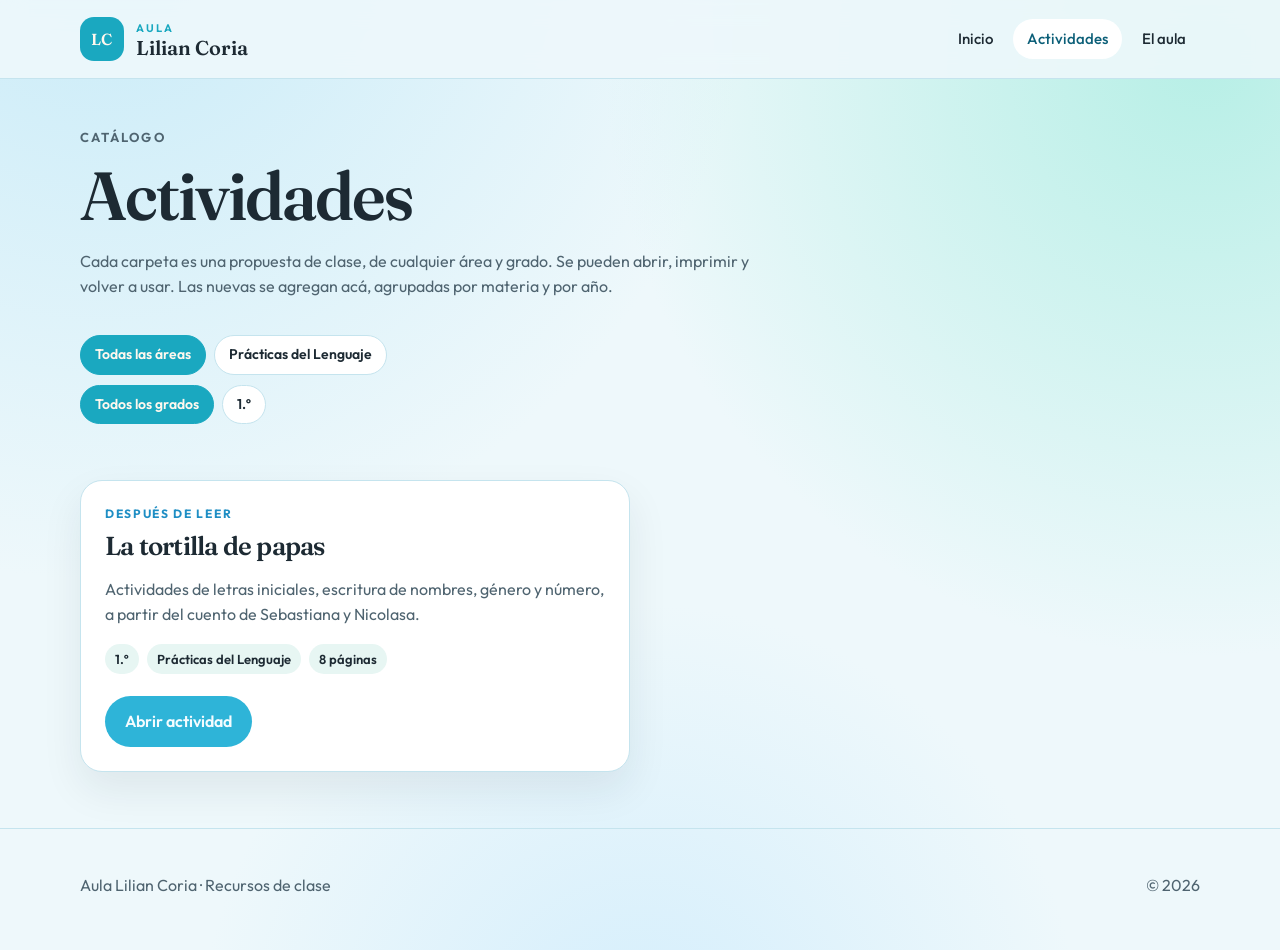
==== actividades/index.html @ 3320f56d "Publicar el aula de Lilian Coria con la primera actividad lista para la web. Co-authored-by: Cursor " ====
<!DOCTYPE html>
<html lang="es">
<head>
  <meta charset="UTF-8">
  <meta name="viewport" content="width=device-width, initial-scale=1">
  <title>Actividades · Aula Lilian Coria</title>
  <meta name="description" content="Listado de actividades de todas las áreas y grados, creadas por Lilian Coria.">
  <link rel="preconnect" href="https://fonts.googleapis.com">
  <link rel="preconnect" href="https://fonts.gstatic.com" crossorigin>
  <link href="https://fonts.googleapis.com/css2?family=Fraunces:opsz,wght@9..144,500;9..144,600;9..144,700&family=Outfit:wght@400;500;600;700&display=swap" rel="stylesheet">
  <link rel="stylesheet" href="../css/site.css">
</head>
<body data-root="../" data-page="actividades">
  <header class="site-header">
    <div class="wrap header-inner">
      <a class="brand" href="../">
        <span class="brand-mark">LC</span>
        <span>
          <span class="brand-kicker">Aula</span>
          <span class="brand-name">Lilian Coria</span>
        </span>
      </a>
      <nav class="nav">
        <a href="../" data-nav="inicio">Inicio</a>
        <a href="./" data-nav="actividades">Actividades</a>
        <a href="../sobre.html" data-nav="sobre">El aula</a>
      </nav>
    </div>
  </header>

  <main class="wrap">
    <header class="page-head">
      <p class="eyebrow">Catálogo</p>
      <h1>Actividades</h1>
      <p>Cada carpeta es una propuesta de clase, de cualquier área y grado. Se pueden abrir, imprimir y volver a usar. Las nuevas se agregan acá, agrupadas por materia y por año.</p>
    </header>
    <div class="filtros-area" data-filtros></div>
    <section class="grid-actividades seccion" data-catalogo></section>
  </main>

  <footer class="site-footer">
    <div class="wrap footer-inner">
      <p>Aula Lilian Coria · Recursos de clase</p>
      <p>© <span data-year></span></p>
    </div>
  </footer>

  <script src="../js/actividades.js"></script>
  <script src="../js/site.js"></script>
</body>
</html>
---- css/site.css ----
:root {
  --ink: #1d2a33;
  --ink-soft: #4f6470;
  --paper: #eef8fb;
  --sheet: #ffffff;
  --cream: #d7f1f6;
  --line: #c5e4ee;
  --terra: #2eb4d8;
  --terra-deep: #1a8fb3;
  --sage: #1aa8c0;
  --sage-deep: #0c5f78;
  --gold: #7ed7ea;
  --sky: #1f8ec4;
  --shadow: 0 18px 40px rgba(29, 42, 51, 0.08);
  --radius: 22px;
  --serif: "Fraunces", "Palatino Linotype", Georgia, serif;
  --sans: "Outfit", "Segoe UI", sans-serif;
}

* { box-sizing: border-box; }

html { scroll-behavior: smooth; }

body {
  margin: 0;
  color: var(--ink);
  background:
    radial-gradient(circle at 8% -8%, #c8ebf8 0%, transparent 42%),
    radial-gradient(circle at 94% 6%, #b7efe6 0%, transparent 40%),
    radial-gradient(circle at 50% 110%, #d4eefc 0%, transparent 36%),
    var(--paper);
  font-family: var(--sans);
  line-height: 1.55;
}

img, svg { max-width: 100%; display: block; }

a { color: inherit; }

.wrap {
  width: min(1120px, calc(100% - 40px));
  margin-inline: auto;
}

.site-header {
  position: sticky;
  top: 0;
  z-index: 20;
  background: rgba(238, 248, 251, 0.9);
  backdrop-filter: blur(12px);
  border-bottom: 1px solid var(--line);
}

.header-inner {
  display: flex;
  align-items: center;
  justify-content: space-between;
  gap: 20px;
  min-height: 78px;
}

.brand {
  display: flex;
  align-items: center;
  gap: 12px;
  text-decoration: none;
}

.brand-mark {
  width: 44px;
  height: 44px;
  border-radius: 14px;
  display: grid;
  place-items: center;
  background: var(--sage);
  color: #fff8ee;
  font-family: var(--serif);
  font-weight: 600;
  letter-spacing: 0.04em;
}

.brand-kicker {
  display: block;
  font-size: 11px;
  letter-spacing: 0.18em;
  text-transform: uppercase;
  color: var(--sage);
  font-weight: 650;
}

.brand-name {
  display: block;
  font-family: var(--serif);
  font-size: 20px;
  font-weight: 600;
  line-height: 1;
}

.nav {
  display: flex;
  gap: 6px;
  flex-wrap: wrap;
}

.nav a {
  text-decoration: none;
  padding: 8px 14px;
  border-radius: 999px;
  font-size: 15px;
  font-weight: 500;
}

.nav a:hover,
.nav a[aria-current="page"] {
  background: #fff;
  color: var(--sage-deep);
}

.hero {
  display: grid;
  grid-template-columns: 1.15fr 0.85fr;
  gap: 48px;
  align-items: center;
  padding: 72px 0 36px;
}

.eyebrow {
  margin: 0 0 10px;
  color: var(--sky);
  font-size: 13px;
  font-weight: 650;
  letter-spacing: 0.16em;
  text-transform: uppercase;
}

h1, h2, h3 {
  font-family: var(--serif);
  font-weight: 600;
  letter-spacing: -0.03em;
  line-height: 1.12;
  margin: 0 0 14px;
}

h1 { font-size: clamp(40px, 6vw, 68px); }
h2 { font-size: clamp(28px, 4vw, 40px); }
h3 { font-size: 26px; }

.lead {
  font-size: 20px;
  color: var(--ink-soft);
  max-width: 36ch;
}

.acciones {
  display: flex;
  flex-wrap: wrap;
  gap: 12px;
  margin-top: 28px;
}

.btn {
  display: inline-flex;
  align-items: center;
  justify-content: center;
  text-decoration: none;
  border: 0;
  border-radius: 999px;
  padding: 13px 20px;
  font: inherit;
  font-weight: 600;
  cursor: pointer;
}

.btn-terra {
  background: var(--terra);
  color: #f4fcff;
}

.btn-terra:hover { background: var(--terra-deep); }

.btn-ghost {
  background: transparent;
  color: var(--ink);
  box-shadow: inset 0 0 0 1.5px var(--line);
}

.btn-ghost:hover { background: #fff; }

.hero-panel {
  background: var(--sheet);
  border: 1px solid var(--line);
  border-radius: 28px;
  padding: 28px;
  box-shadow: var(--shadow);
}

.icon-row {
  display: flex;
  gap: 10px;
  margin-bottom: 18px;
}

.icon-row span {
  width: 52px;
  height: 52px;
  border-radius: 16px;
  display: grid;
  place-items: center;
  background: #e8f8f4;
}

.icon-row svg { width: 32px; height: 32px; }

.hero-panel h2 {
  font-size: 30px;
  margin-bottom: 8px;
}

.ficha-linea {
  color: var(--ink-soft);
  font-size: 14px;
}

.iconos-cuento {
  display: flex;
  justify-content: center;
  gap: 14px;
  flex-wrap: wrap;
  padding: 10px 0 20px;
}

.iconos-cuento svg {
  width: 58px;
  height: 58px;
  background: var(--sheet);
  border: 1px solid var(--line);
  border-radius: 18px;
  padding: 6px;
}

.seccion { padding: 56px 0; }

.panel {
  background: var(--sheet);
  border: 1px solid var(--line);
  border-radius: var(--radius);
  padding: 28px 32px;
  box-shadow: var(--shadow);
}

.pasos {
  display: grid;
  grid-template-columns: repeat(3, 1fr);
  gap: 18px;
}

.paso {
  background: var(--sheet);
  border: 1px solid var(--line);
  border-radius: 20px;
  padding: 22px;
}

.paso b {
  display: inline-grid;
  place-items: center;
  width: 32px;
  height: 32px;
  border-radius: 50%;
  background: var(--sage);
  color: #fff;
  margin-bottom: 12px;
}

.filtros-area {
  display: flex;
  flex-direction: column;
  gap: 10px;
  padding-top: 8px;
}

.fila-filtros {
  display: flex;
  flex-wrap: wrap;
  gap: 8px;
}

.filtro {
  border: 1px solid var(--line);
  background: var(--sheet);
  color: var(--ink);
  border-radius: 999px;
  padding: 8px 14px;
  font: inherit;
  font-size: 14px;
  font-weight: 600;
  cursor: pointer;
}

.filtro:hover,
.filtro.is-on {
  background: var(--sage);
  border-color: var(--sage);
  color: #fff8ee;
}

.grid-actividades {
  display: grid;
  grid-template-columns: repeat(2, 1fr);
  gap: 20px;
}

.card-actividad,
.card-uso {
  background: var(--sheet);
  border: 1px solid var(--line);
  border-radius: 22px;
  padding: 24px;
  box-shadow: var(--shadow);
}

.card-kicker {
  margin: 0 0 8px;
  color: var(--sky);
  font-size: 12px;
  letter-spacing: 0.14em;
  text-transform: uppercase;
  font-weight: 700;
}

.card-resumen { color: var(--ink-soft); min-height: 3.2em; }

.card-meta {
  display: flex;
  flex-wrap: wrap;
  gap: 8px;
  padding: 0;
  margin: 16px 0 22px;
  list-style: none;
}

.card-meta li,
.chip {
  background: #e7f6f3;
  border-radius: 999px;
  padding: 5px 10px;
  font-size: 13px;
  font-weight: 600;
}

.page-head { padding: 48px 0 12px; }

.page-head p { max-width: 62ch; color: var(--ink-soft); }

.actividad-layout {
  display: grid;
  grid-template-columns: 1.2fr 0.8fr;
  gap: 24px;
  padding-bottom: 64px;
}

.lista-incluida {
  margin: 0;
  padding-left: 18px;
}

.lista-incluida li { margin: 8px 0; }

.aside-box {
  background: var(--sage-deep);
  color: #f4fcff;
  border-radius: 22px;
  padding: 24px;
}

.aside-box p { color: #d4eef6; }

.site-footer {
  border-top: 1px solid var(--line);
  padding: 28px 0 36px;
  color: var(--ink-soft);
}

.footer-inner {
  display: flex;
  justify-content: space-between;
  gap: 16px;
  flex-wrap: wrap;
}

.vacio {
  grid-column: 1 / -1;
  background: var(--sheet);
  border: 1px dashed var(--line);
  border-radius: 18px;
  padding: 28px;
  text-align: center;
}

@media (max-width: 860px) {
  .hero,
  .pasos,
  .grid-actividades,
  .actividad-layout {
    grid-template-columns: 1fr;
  }

  .header-inner { flex-direction: column; align-items: flex-start; padding: 12px 0; }
  h1 { font-size: 40px; }
}
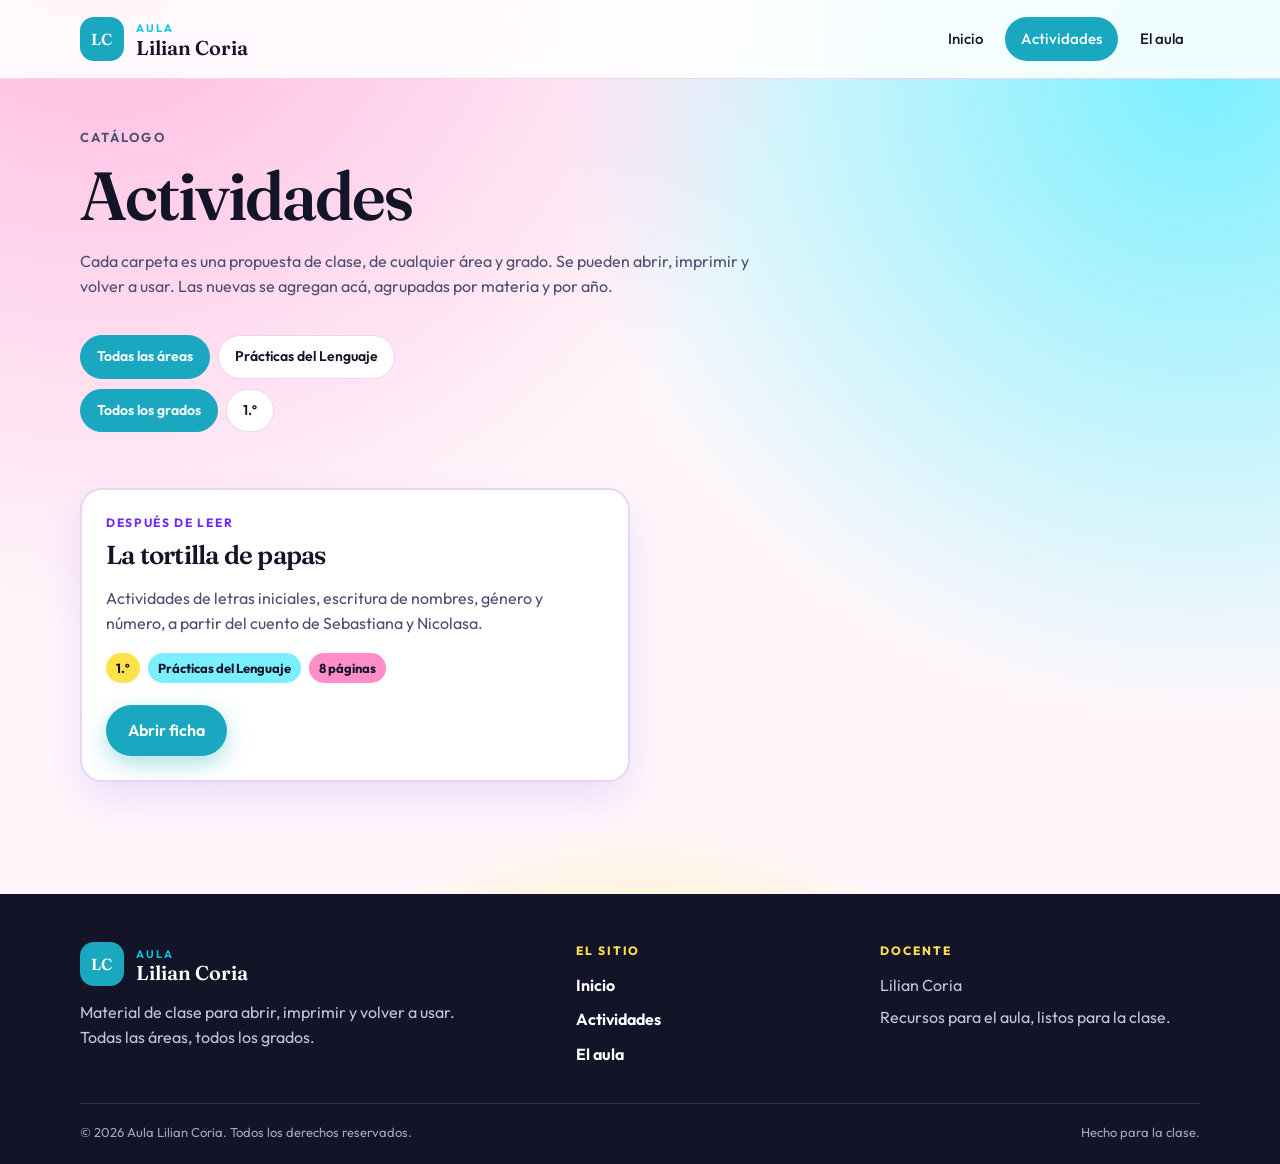
==== commit 952e9171: "nuevo" ====
--- a/actividades/index.html
+++ b/actividades/index.html
@@ -8,6 +8,7 @@
   <link rel="preconnect" href="https://fonts.googleapis.com">
   <link rel="preconnect" href="https://fonts.gstatic.com" crossorigin>
   <link href="https://fonts.googleapis.com/css2?family=Fraunces:opsz,wght@9..144,500;9..144,600;9..144,700&family=Outfit:wght@400;500;600;700&display=swap" rel="stylesheet">
+  <link rel="icon" href="../favicon.svg" type="image/svg+xml">
   <link rel="stylesheet" href="../css/site.css">
 </head>
 <body data-root="../" data-page="actividades">
@@ -40,12 +41,14 @@
 
   <footer class="site-footer">
     <div class="wrap footer-inner">
-      <p>Aula Lilian Coria · Recursos de clase</p>
+      <p>Aula Lilian Coria</p>
       <p>© <span data-year></span></p>
     </div>
   </footer>
 
   <script src="../js/actividades.js"></script>
+  <script src="../js/publicaciones-config.js"></script>
+  <script src="../js/catalogo.js"></script>
   <script src="../js/site.js"></script>
 </body>
 </html>
--- a/css/site.css
+++ b/css/site.css
@@ -1,17 +1,17 @@
 :root {
-  --ink: #1d2a33;
-  --ink-soft: #4f6470;
-  --paper: #eef8fb;
+  --ink: #141428;
+  --ink-soft: #4d4d72;
+  --paper: #fff7fb;
   --sheet: #ffffff;
-  --cream: #d7f1f6;
-  --line: #c5e4ee;
-  --terra: #2eb4d8;
-  --terra-deep: #1a8fb3;
-  --sage: #1aa8c0;
-  --sage-deep: #0c5f78;
-  --gold: #7ed7ea;
-  --sky: #1f8ec4;
-  --shadow: 0 18px 40px rgba(29, 42, 51, 0.08);
+  --cream: #ffe3f0;
+  --line: #ead4f0;
+  --terra: #ff2d8a;
+  --terra-deep: #d4146c;
+  --sage: #00c6e8;
+  --sage-deep: #008fb8;
+  --gold: #ffe14a;
+  --sky: #6d28ff;
+  --shadow: 0 18px 42px rgba(109, 40, 255, 0.12);
   --radius: 22px;
   --serif: "Fraunces", "Palatino Linotype", Georgia, serif;
   --sans: "Outfit", "Segoe UI", sans-serif;
@@ -25,9 +25,9 @@
   margin: 0;
   color: var(--ink);
   background:
-    radial-gradient(circle at 8% -8%, #c8ebf8 0%, transparent 42%),
-    radial-gradient(circle at 94% 6%, #b7efe6 0%, transparent 40%),
-    radial-gradient(circle at 50% 110%, #d4eefc 0%, transparent 36%),
+    radial-gradient(circle at 8% -8%, #ffb4de 0%, transparent 42%),
+    radial-gradient(circle at 94% 6%, #7af0ff 0%, transparent 40%),
+    radial-gradient(circle at 50% 110%, #ffe14a 0%, transparent 32%),
     var(--paper);
   font-family: var(--sans);
   line-height: 1.55;
@@ -36,6 +36,36 @@
 img, svg { max-width: 100%; display: block; }
 
 a { color: inherit; }
+
+button,
+.btn,
+.nav a,
+.filtro,
+.brand {
+  -webkit-tap-highlight-color: transparent;
+  touch-action: manipulation;
+  user-select: none;
+}
+
+.btn,
+.nav a,
+.filtro,
+.brand {
+  transition:
+    background-color 0.14s ease,
+    color 0.14s ease,
+    border-color 0.14s ease,
+    box-shadow 0.14s ease,
+    transform 0.12s ease;
+}
+
+.btn:focus-visible,
+.nav a:focus-visible,
+.filtro:focus-visible,
+.brand:focus-visible {
+  outline: 3px solid #ffe14a;
+  outline-offset: 3px;
+}
 
 .wrap {
   width: min(1120px, calc(100% - 40px));
@@ -46,7 +76,7 @@
   position: sticky;
   top: 0;
   z-index: 20;
-  background: rgba(238, 248, 251, 0.9);
+  background: rgba(255, 255, 255, 0.88);
   backdrop-filter: blur(12px);
   border-bottom: 1px solid var(--line);
 }
@@ -72,8 +102,8 @@
   border-radius: 14px;
   display: grid;
   place-items: center;
-  background: var(--sage);
-  color: #fff8ee;
+  background: #1aa8c0;
+  color: #fff;
   font-family: var(--serif);
   font-weight: 600;
   letter-spacing: 0.04em;
@@ -104,16 +134,168 @@
 
 .nav a {
   text-decoration: none;
-  padding: 8px 14px;
+  padding: 10px 16px;
   border-radius: 999px;
   font-size: 15px;
   font-weight: 500;
-}
-
-.nav a:hover,
+  min-height: 42px;
+  display: inline-flex;
+  align-items: center;
+}
+
 .nav a[aria-current="page"] {
+  background: #1aa8c0;
+  color: #fff;
+}
+
+.nav a:active,
+.nav a.is-press {
+  background: #1aa8c0;
+  color: #fff;
+  transform: scale(0.97);
+}
+
+@media (hover: hover) and (pointer: fine) {
+  .nav a:hover {
+    background: #1aa8c0;
+    color: #fff;
+  }
+}
+
+.portada {
+  position: relative;
+  overflow: hidden;
+  padding: 36px 0 72px;
+}
+
+.portada-luz {
+  position: absolute;
+  inset: 0;
+  background:
+    radial-gradient(ellipse 70% 80% at 8% 10%, #ff8ec8 0%, transparent 55%),
+    radial-gradient(ellipse 50% 60% at 92% 0%, #5eefff 0%, transparent 48%),
+    linear-gradient(180deg, #fff3a8 0%, transparent 70%);
+  pointer-events: none;
+}
+
+.portada-grid {
+  position: relative;
+  display: grid;
+  grid-template-columns: 1.05fr 0.95fr;
+  gap: 56px;
+  align-items: center;
+  padding: 28px 0 10px;
+}
+
+.sello {
+  display: inline-block;
+  margin: 0 0 16px;
+  padding: 6px 12px;
+  border: 1.5px dashed var(--sage);
+  background: transparent;
+  border-radius: 999px;
+  color: var(--sage-deep);
+  font-size: 12px;
+  font-weight: 700;
+  letter-spacing: 0.14em;
+  text-transform: uppercase;
+}
+
+.portada-texto h1 {
+  font-size: clamp(44px, 7vw, 76px);
+  max-width: 12ch;
+}
+
+.portada-texto h1 em {
+  font-style: italic;
+  color: var(--sage-deep);
+}
+
+.areas-vivo {
+  display: flex;
+  flex-wrap: wrap;
+  gap: 8px;
+  margin: 28px 0 0;
+  padding: 0;
+  list-style: none;
+}
+
+.areas-vivo li {
   background: #fff;
-  color: var(--sage-deep);
+  border: 0;
+  border-radius: 999px;
+  padding: 6px 12px;
+  font-size: 13px;
+  font-weight: 750;
+  color: #141428;
+}
+
+.areas-vivo li:nth-child(1) { background: #ffe14a; }
+.areas-vivo li:nth-child(2) { background: #7af0ff; }
+.areas-vivo li:nth-child(3) { background: #ff8ec8; }
+.areas-vivo li:nth-child(4) { background: #c4b5ff; }
+.areas-vivo li:nth-child(5) { background: #7dffc3; }
+.areas-vivo li:nth-child(6) { background: #ffe14a; }
+
+.mesa-fichas {
+  position: relative;
+  min-height: 420px;
+}
+
+.papel {
+  position: absolute;
+  inset: 28px 18px auto 18px;
+  height: 86%;
+  border-radius: 18px;
+  background: #fff;
+  border: 1px solid var(--line);
+  box-shadow: var(--shadow);
+}
+
+.papel-1 { transform: rotate(4deg); background: #7af0ff; }
+.papel-2 { transform: rotate(-5deg) translateY(8px); background: #ffe14a; }
+
+.ficha-destacada {
+  position: relative;
+  background:
+    repeating-linear-gradient(
+      180deg,
+      transparent,
+      transparent 27px,
+      rgba(109, 40, 255, 0.10) 28px
+    ),
+    #fff;
+  border: 2px solid #6d28ff;
+  border-radius: 22px;
+  padding: 28px 26px 24px;
+  box-shadow: 0 22px 50px rgba(255, 45, 138, 0.18);
+  transform: rotate(-1.5deg);
+}
+
+.ficha-cinta {
+  display: inline-block;
+  margin: 0 0 14px;
+  background: #1aa8c0;
+  color: #fff;
+  border-radius: 4px 4px 8px 8px;
+  padding: 5px 12px;
+  font-size: 11px;
+  font-weight: 700;
+  letter-spacing: 0.12em;
+  text-transform: uppercase;
+}
+
+.ficha-destacada h2 {
+  font-size: 32px;
+}
+
+.seccion-aula { padding-top: 12px; }
+
+.panel-aula {
+  display: grid;
+  grid-template-columns: 1fr 1.1fr;
+  gap: 28px;
+  align-items: center;
 }
 
 .hero {
@@ -165,26 +347,44 @@
   text-decoration: none;
   border: 0;
   border-radius: 999px;
-  padding: 13px 20px;
+  padding: 13px 22px;
+  min-height: 48px;
   font: inherit;
   font-weight: 600;
   cursor: pointer;
 }
 
+.btn:active,
+.btn.is-press {
+  transform: scale(0.97);
+}
+
 .btn-terra {
-  background: var(--terra);
-  color: #f4fcff;
-}
-
-.btn-terra:hover { background: var(--terra-deep); }
+  background: #1aa8c0;
+  color: #fff;
+  box-shadow: 0 8px 22px rgba(26, 168, 192, 0.35);
+}
+
+.btn-terra:active,
+.btn-terra.is-press {
+  background: #0c5f78;
+}
 
 .btn-ghost {
-  background: transparent;
+  background: #fff;
   color: var(--ink);
-  box-shadow: inset 0 0 0 1.5px var(--line);
-}
-
-.btn-ghost:hover { background: #fff; }
+  box-shadow: inset 0 0 0 2px var(--sky);
+}
+
+.btn-ghost:active,
+.btn-ghost.is-press {
+  background: var(--cream);
+}
+
+@media (hover: hover) and (pointer: fine) {
+  .btn-terra:hover { background: #0c5f78; }
+  .btn-ghost:hover { background: #fff; }
+}
 
 .hero-panel {
   background: var(--sheet);
@@ -206,7 +406,7 @@
   border-radius: 16px;
   display: grid;
   place-items: center;
-  background: #e8f8f4;
+  background: #ffe14a;
 }
 
 .icon-row svg { width: 32px; height: 32px; }
@@ -290,18 +490,31 @@
   background: var(--sheet);
   color: var(--ink);
   border-radius: 999px;
-  padding: 8px 14px;
+  padding: 10px 16px;
+  min-height: 42px;
   font: inherit;
   font-size: 14px;
   font-weight: 600;
   cursor: pointer;
 }
 
-.filtro:hover,
 .filtro.is-on {
-  background: var(--sage);
-  border-color: var(--sage);
-  color: #fff8ee;
+  background: #1aa8c0;
+  border-color: #1aa8c0;
+  color: #fff;
+}
+
+.filtro:active,
+.filtro.is-press {
+  transform: scale(0.97);
+}
+
+@media (hover: hover) and (pointer: fine) {
+  .filtro:hover {
+    background: #1aa8c0;
+    border-color: #1aa8c0;
+    color: #fff;
+  }
 }
 
 .grid-actividades {
@@ -313,7 +526,7 @@
 .card-actividad,
 .card-uso {
   background: var(--sheet);
-  border: 1px solid var(--line);
+  border: 2px solid #ead4f0;
   border-radius: 22px;
   padding: 24px;
   box-shadow: var(--shadow);
@@ -341,11 +554,21 @@
 
 .card-meta li,
 .chip {
-  background: #e7f6f3;
+  background: #ffe14a;
   border-radius: 999px;
   padding: 5px 10px;
   font-size: 13px;
-  font-weight: 600;
+  font-weight: 700;
+}
+
+.card-meta li:nth-child(2n),
+.chip:nth-child(2n) {
+  background: #7af0ff;
+}
+
+.card-meta li:nth-child(3n),
+.chip:nth-child(3n) {
+  background: #ff8ec8;
 }
 
 .page-head { padding: 48px 0 12px; }
@@ -367,26 +590,82 @@
 .lista-incluida li { margin: 8px 0; }
 
 .aside-box {
-  background: var(--sage-deep);
-  color: #f4fcff;
+  background: #0c5f78;
+  color: #fff;
   border-radius: 22px;
   padding: 24px;
+  box-shadow: 0 18px 36px rgba(12, 95, 120, 0.28);
 }
 
 .aside-box p { color: #d4eef6; }
 
 .site-footer {
-  border-top: 1px solid var(--line);
-  padding: 28px 0 36px;
-  color: var(--ink-soft);
-}
-
-.footer-inner {
+  margin-top: 56px;
+  background: #141428;
+  color: #e8e4f4;
+  border-top: 0;
+  padding: 48px 0 0;
+}
+
+.site-footer .brand-name { color: #fff; }
+
+.site-footer a {
+  color: #fff;
+  font-weight: 650;
+  text-decoration: none;
+}
+
+.site-footer a:hover { color: #7af0ff; }
+
+.footer-grid {
+  display: grid;
+  grid-template-columns: 1.4fr 0.8fr 1fr;
+  gap: 36px 48px;
+  padding-bottom: 36px;
+}
+
+.footer-marca .brand { margin-bottom: 14px; }
+
+.footer-lema {
+  margin: 0;
+  max-width: 36ch;
+  color: #c8c4d8;
+  line-height: 1.55;
+}
+
+.footer-titulo {
+  margin: 0 0 12px;
+  font-size: 12px;
+  font-weight: 750;
+  letter-spacing: 0.16em;
+  text-transform: uppercase;
+  color: #ffe14a;
+}
+
+.footer-nav {
+  display: flex;
+  flex-direction: column;
+  align-items: flex-start;
+  gap: 10px;
+}
+
+.footer-dato {
+  margin: 0 0 8px;
+  color: #c8c4d8;
+}
+
+.footer-copy {
   display: flex;
   justify-content: space-between;
   gap: 16px;
   flex-wrap: wrap;
-}
+  padding: 18px 0 22px;
+  border-top: 1px solid rgba(255, 255, 255, 0.12);
+  font-size: 13px;
+  color: #a8a4bc;
+}
+
+.footer-copy p { margin: 0; }
 
 .vacio {
   grid-column: 1 / -1;
@@ -401,10 +680,26 @@
   .hero,
   .pasos,
   .grid-actividades,
-  .actividad-layout {
+  .actividad-layout,
+  .portada-grid,
+  .panel-aula {
     grid-template-columns: 1fr;
   }
 
+  .footer-grid { grid-template-columns: 1fr; gap: 28px; }
   .header-inner { flex-direction: column; align-items: flex-start; padding: 12px 0; }
   h1 { font-size: 40px; }
-}
+  .portada { padding: 18px 0 40px; overflow: visible; }
+  .portada-texto h1 { max-width: none; }
+  .mesa-fichas {
+    min-height: 360px;
+    margin-top: 12px;
+    padding: 22px 18px 30px;
+  }
+  .papel {
+    display: block;
+    inset: 22px 20px auto 20px;
+    height: 86%;
+  }
+  .ficha-destacada { transform: rotate(-1.5deg); }
+}
